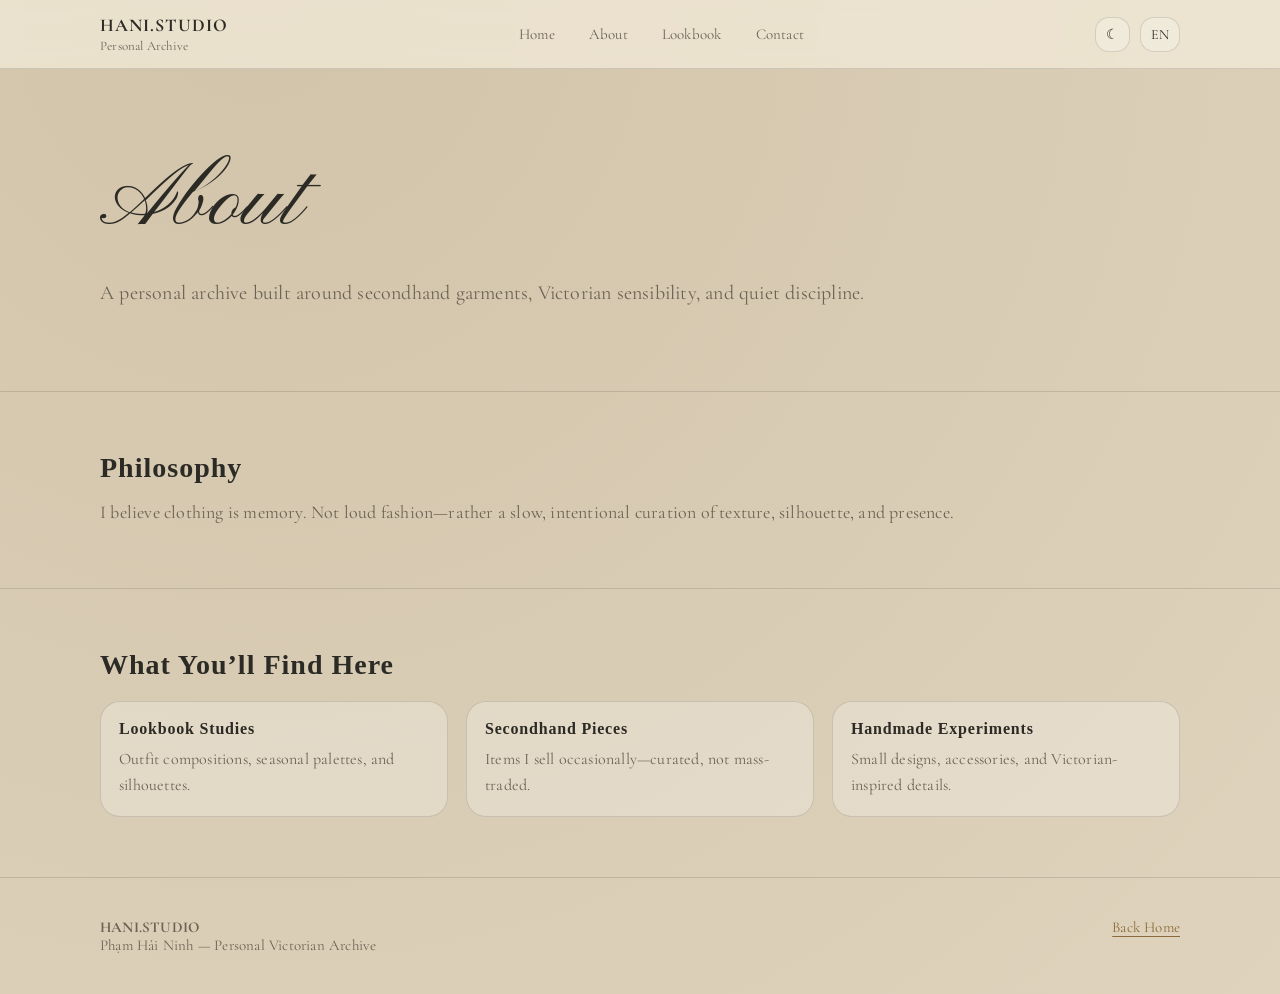
==== about.html @ 0aab6915 "hani studio" ====
<!DOCTYPE html>
<html lang="en">
<head>
  <meta charset="UTF-8" />
  <meta name="viewport" content="width=device-width, initial-scale=1.0"/>
  <title>About — HANI.STUDIO</title>

<link rel="preconnect" href="https://fonts.googleapis.com">
<link rel="preconnect" href="https://fonts.gstatic.com" crossorigin>
<link href="https://fonts.googleapis.com/css2?family=Pinyon+Script&family=Cormorant+Garamond:ital,wght@0,300;0,400;1,300;1,400&display=swap" rel="stylesheet">
  <link rel="stylesheet" href="assets/css/style.css">
</head>

<body>
  <header class="nav">
    <div class="container nav-inner">
      <div class="brand">
        <div class="name">HANI.STUDIO</div>
        <div class="sub" data-en="Personal Archive" data-vi="Kho lưu trữ cá nhân"></div>
      </div>

      <nav class="menu">
        <a href="index.html" data-en="Home" data-vi="Trang chủ"></a>
        <a href="about.html" data-en="About" data-vi="Giới thiệu"></a>
        <a href="lookbook.html" data-en="Lookbook" data-vi="Bộ sưu tập"></a>
        <a href="contact.html" data-en="Contact" data-vi="Liên hệ"></a>
      </nav>

      <div class="controls">
        <button class="btn" id="themeBtn">☾</button>
        <button class="btn" id="langBtn">EN</button>
      </div>
    </div>
  </header>

  <main>
    <section class="hero">
      <div class="container fade">
        <h1 data-en="About" data-vi="Giới thiệu"></h1>
        <p data-en="A personal archive built around secondhand garments, Victorian sensibility, and quiet discipline."
           data-vi="Kho lưu trữ cá nhân xoay quanh đồ secondhand, tinh thần Victorian và một kiểu kỷ luật trầm lặng."></p>
      </div>
    </section>

    <section class="section">
      <div class="container fade">
        <h2 data-en="Philosophy" data-vi="Triết lý"></h2>
        <p data-en="I believe clothing is memory. Not loud fashion—rather a slow, intentional curation of texture, silhouette, and presence."
           data-vi="Tôi tin rằng quần áo là ký ức. Không phải thời trang ồn ào—mà là sự tuyển chọn chậm rãi, có chủ đích về chất liệu, form dáng và khí chất."></p>
      </div>
    </section>

    <section class="section">
      <div class="container fade">
        <h2 data-en="What You’ll Find Here" data-vi="Bạn sẽ thấy gì ở đây"></h2>
        <div class="grid">
          <div class="card fade">
            <h3 data-en="Lookbook Studies" data-vi="Lookbook nghiên cứu"></h3>
            <p data-en="Outfit compositions, seasonal palettes, and silhouettes."
               data-vi="Cách phối outfit, bảng màu theo mùa và form dáng."></p>
          </div>

          <div class="card fade">
            <h3 data-en="Secondhand Pieces" data-vi="Đồ secondhand tuyển chọn"></h3>
            <p data-en="Items I sell occasionally—curated, not mass-traded."
               data-vi="Những món tôi bán theo thời điểm—được chọn lọc, không bán đại trà."></p>
          </div>

          <div class="card fade">
            <h3 data-en="Handmade Experiments" data-vi="Thử nghiệm handmade"></h3>
            <p data-en="Small designs, accessories, and Victorian-inspired details."
               data-vi="Những thiết kế nhỏ, phụ kiện và chi tiết lấy cảm hứng Victorian."></p>
          </div>
        </div>
      </div>
    </section>
  </main>

  <footer class="footer">
    <div class="container footer-grid">
      <div>
        <div><strong>HANI.STUDIO</strong></div>
        <div data-en="Phạm Hải Ninh — Personal Victorian Archive"
             data-vi="Phạm Hải Ninh — Kho lưu trữ Victorian cá nhân"></div>
      </div>
      <div>
        <a href="index.html" data-en="Back Home" data-vi="Về trang chủ"></a>
      </div>
    </div>
  </footer>

  <script src="assets/js/main.js"></script>
</body>
</html>
---- assets/css/style.css ----
:root {
    --bg: #dfd3bd;       /* Màu be trầm, giống giấy thảo cũ */
    --bg2: #d2c4aa;      /* Màu tối hơn một chút cho hiệu ứng nền đổ bóng */
    --text: #2c2a25;     /* Màu mực nâu đen, bớt gắt hơn màu đen thuần */
    --muted: #6b6354;    /* Màu chữ phụ trầm hơn */
    --accent: #8b6b3a;   /* Màu đồng cổ */
    --accent2: #a68b5e;
    --border: rgba(44, 42, 37, 0.15);
    --shadow: 0 12px 30px rgba(0, 0, 0, 0.08);
    --card: rgba(255, 255, 255, 0.25);
}

[data-theme="dark"] {
    --bg: #0f0e0c;
    --bg2: #171512;
    --text: #f0e7d6;
    --muted: #b8ad98;
    --accent: #caa76a;
    --accent2: #8f6e3a;
    --border: rgba(240, 231, 214, 0.16);
    --shadow: 0 12px 30px rgba(0, 0, 0, 0.45);
    --card: rgba(255, 255, 255, 0.05);
}

* {
    box-sizing: border-box;
}

html {
    scroll-behavior: smooth;
}

body {
    margin: 0;
    font-family: "Cormorant Garamond", serif;
    background: radial-gradient(circle at 20% 0%, var(--bg2), var(--bg));
    color: var(--text);
    letter-spacing: 0.2px;
}

a {
    color: inherit;
    text-decoration: none;
}

.container {
    width: min(1080px, 92%);
    margin: 0 auto;
}

.nav {
    position: sticky;
    top: 0;
    z-index: 50;
    backdrop-filter: blur(10px);
    background: rgba(242, 234, 216, 0.75);
    border-bottom: 1px solid var(--border);
}

[data-theme="dark"] .nav {
    background: rgba(15, 14, 12, 0.70);
}

.nav-inner {
    display: flex;
    align-items: center;
    justify-content: space-between;
    padding: 14px 0;
}

.brand {
    display: flex;
    flex-direction: column;
    gap: 2px;
}

.brand .name {
    font-family: "Cormorant Garamond", serif;
    /* Đổi Cinzel thành font này */
    font-weight: 700;
    font-size: 18px;
    letter-spacing: 1px;
    text-transform: uppercase;
}

.brand .sub {
    font-size: 13px;
    color: var(--muted);
}

.menu {
    display: flex;
    gap: 18px;
    align-items: center;
    font-size: 15px;
}

.menu a {
    padding: 6px 8px;
    border-radius: 10px;
    transition: 0.2s;
    color: var(--muted);
}

.menu a:hover {
    color: var(--text);
    background: rgba(0, 0, 0, 0.05);
}

[data-theme="dark"] .menu a:hover {
    background: rgba(255, 255, 255, 0.06);
}

.controls {
    display: flex;
    gap: 10px;
    align-items: center;
}

.btn {
    border: 1px solid var(--border);
    background: var(--card);
    color: var(--text);
    padding: 8px 10px;
    border-radius: 14px;
    cursor: pointer;
    font-family: inherit;
    font-size: 14px;
    transition: 0.2s;
}

.btn:hover {
    transform: translateY(-1px);
    box-shadow: var(--shadow);
}

.hero {
    padding: 80px 0 60px;
}

.hero-grid {
    display: grid;
    grid-template-columns: 1.2fr 0.8fr;
    gap: 40px;
    align-items: center;
}

@media (max-width: 860px) {
    .hero-grid {
        grid-template-columns: 1fr;
    }
}
.hero h1 {
    font-family: 'Pinyon Script', cursive !important;
    font-weight: 400;
    font-size: clamp(60px, 9vw, 90px); /* Tăng size để bù cho nét mảnh */
    line-height: 1.2;
    color: var(--text);
    margin: 0 0 20px;
    text-transform: none;
    letter-spacing: 1px;
}

.hero p {
    font-size: 20px;
    line-height: 1.6;
    color: var(--muted);
    margin: 0 0 22px;
}

.hero .tagline {
    font-style: italic;
    font-size: 18px;
    opacity: 0.95;
}

.hero-card {
    border: 1px solid var(--border);
    border-radius: 22px;
    padding: 18px;
    background: var(--card);
    box-shadow: var(--shadow);
}

.hero-card .frame {
    border: 1px dashed var(--border);
    border-radius: 18px;
    padding: 18px;
    min-height: 240px;
    display: grid;
    place-items: center;
    text-align: center;
    color: var(--muted);
}

.section {
    padding: 60px 0;
    border-top: 1px solid var(--border);
}

.section h2 {
    font-family: "Cinzel", serif;
    letter-spacing: 1px;
    margin: 0 0 14px;
    font-size: 28px;
}

.section p {
    margin: 0;
    font-size: 18px;
    line-height: 1.65;
    color: var(--muted);
}

.grid {
    margin-top: 20px;
    display: grid;
    grid-template-columns: repeat(3, 1fr);
    gap: 18px;
}

@media (max-width: 860px) {
    .grid {
        grid-template-columns: 1fr;
    }
}

.card {
    border: 1px solid var(--border);
    background: var(--card);
    border-radius: 20px;
    padding: 18px;
    transition: 0.2s;
}

.card:hover {
    transform: translateY(-2px);
    box-shadow: var(--shadow);
}

.card h3 {
    margin: 0 0 8px;
    font-family: "Cinzel", serif;
    font-size: 16px;
    letter-spacing: 0.8px;
}

.card p {
    margin: 0;
    font-size: 16px;
}

.footer {
    padding: 40px 0;
    border-top: 1px solid var(--border);
    color: var(--muted);
    font-size: 15px;
}

.footer-grid {
    display: flex;
    justify-content: space-between;
    gap: 20px;
    flex-wrap: wrap;
}

.footer a {
    color: var(--accent);
    text-decoration: underline;
    text-decoration-thickness: 1px;
    text-underline-offset: 4px;
}

.fade {
    opacity: 0;
    transform: translateY(12px);
    transition: 0.8s ease;
}

.fade.show {
    opacity: 1;
    transform: translateY(0);
}
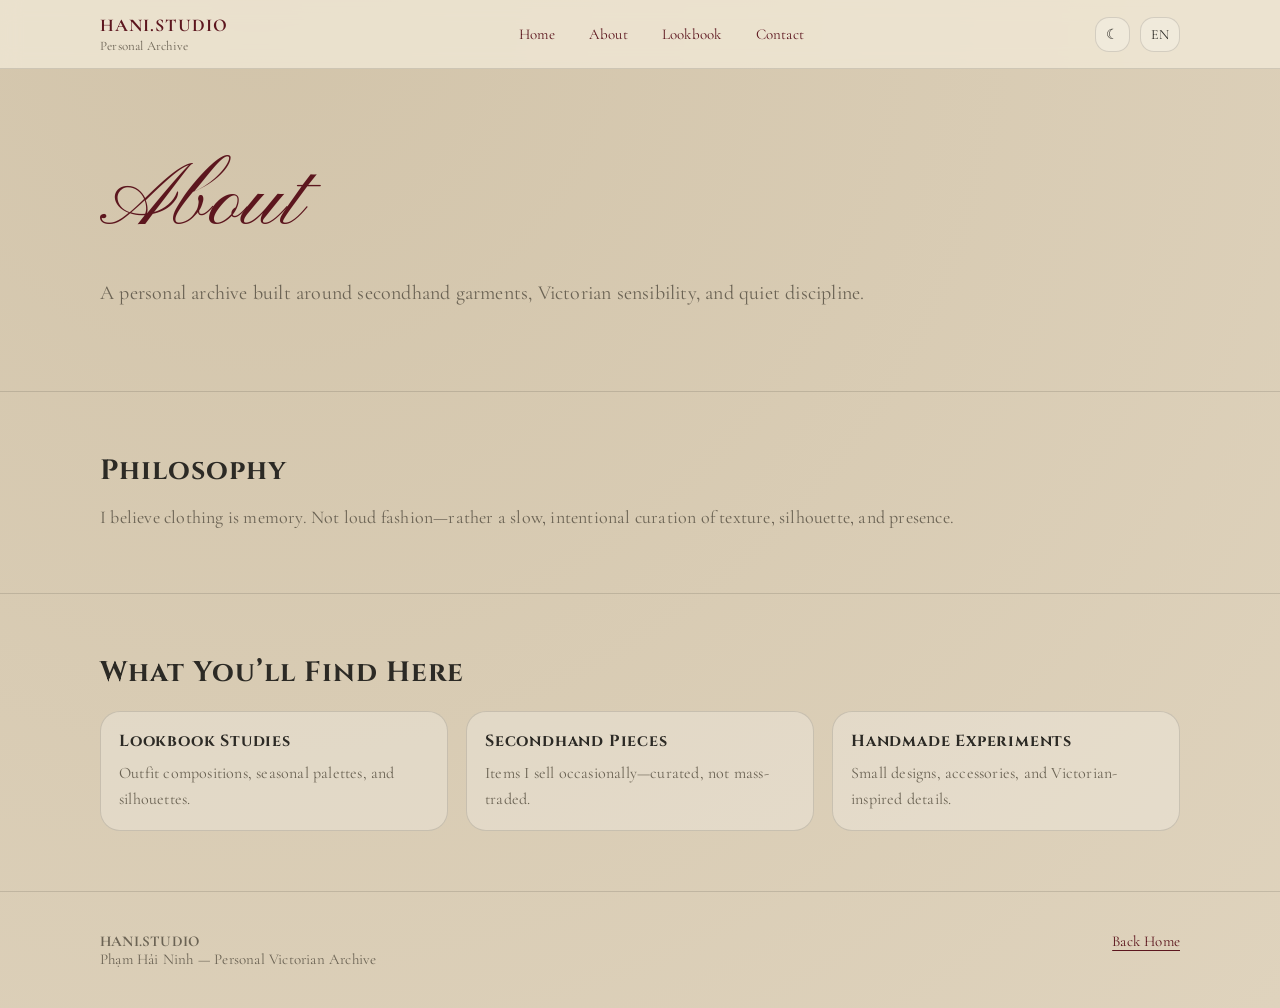
==== commit d7144613: "Cập nhật font chữ và đổi màu đỏ rượu vang" ====
--- a/about.html
+++ b/about.html
@@ -7,7 +7,7 @@
 
 <link rel="preconnect" href="https://fonts.googleapis.com">
 <link rel="preconnect" href="https://fonts.gstatic.com" crossorigin>
-<link href="https://fonts.googleapis.com/css2?family=Pinyon+Script&family=Cormorant+Garamond:ital,wght@0,300;0,400;1,300;1,400&display=swap" rel="stylesheet">
+<link href="https://fonts.googleapis.com/css2?family=Cinzel:wght@400;600&family=Cormorant+Garamond:ital,wght@0,300;0,400;1,300;1,400&family=Pinyon+Script&display=swap" rel="stylesheet">
   <link rel="stylesheet" href="assets/css/style.css">
 </head>
 
--- a/assets/css/style.css
+++ b/assets/css/style.css
@@ -3,7 +3,7 @@
     --bg2: #d2c4aa;      /* Màu tối hơn một chút cho hiệu ứng nền đổ bóng */
     --text: #2c2a25;     /* Màu mực nâu đen, bớt gắt hơn màu đen thuần */
     --muted: #6b6354;    /* Màu chữ phụ trầm hơn */
-    --accent: #8b6b3a;   /* Màu đồng cổ */
+    --accent: #5C161E;   /* Màu đồng cổ */
     --accent2: #a68b5e;
     --border: rgba(44, 42, 37, 0.15);
     --shadow: 0 12px 30px rgba(0, 0, 0, 0.08);
@@ -15,7 +15,7 @@
     --bg2: #171512;
     --text: #f0e7d6;
     --muted: #b8ad98;
-    --accent: #caa76a;
+    --accent: #8B0000;
     --accent2: #8f6e3a;
     --border: rgba(240, 231, 214, 0.16);
     --shadow: 0 12px 30px rgba(0, 0, 0, 0.45);
@@ -81,6 +81,7 @@
     font-size: 18px;
     letter-spacing: 1px;
     text-transform: uppercase;
+    color: var(--accent); /* Thêm dòng này để đổi sang màu đỏ rượu */
 }
 
 .brand .sub {
@@ -100,6 +101,7 @@
     border-radius: 10px;
     transition: 0.2s;
     color: var(--muted);
+    color: var(--accent); /* Đổi từ var(--muted) sang đỏ rượu */
 }
 
 .menu a:hover {
@@ -155,7 +157,7 @@
     font-weight: 400;
     font-size: clamp(60px, 9vw, 90px); /* Tăng size để bù cho nét mảnh */
     line-height: 1.2;
-    color: var(--text);
+    color: var(--accent);
     margin: 0 0 20px;
     text-transform: none;
     letter-spacing: 1px;
@@ -183,8 +185,8 @@
 }
 
 .hero-card .frame {
-    border: 1px dashed var(--border);
-    border-radius: 18px;
+    border: 3px double var(--border); /* Đổi từ dashed sang double */
+    border-radius: 2px; /* Góc nhọn hoặc bo rất nhẹ sẽ ra chất Gothic hơn là bo tròn 18px */
     padding: 18px;
     min-height: 240px;
     display: grid;
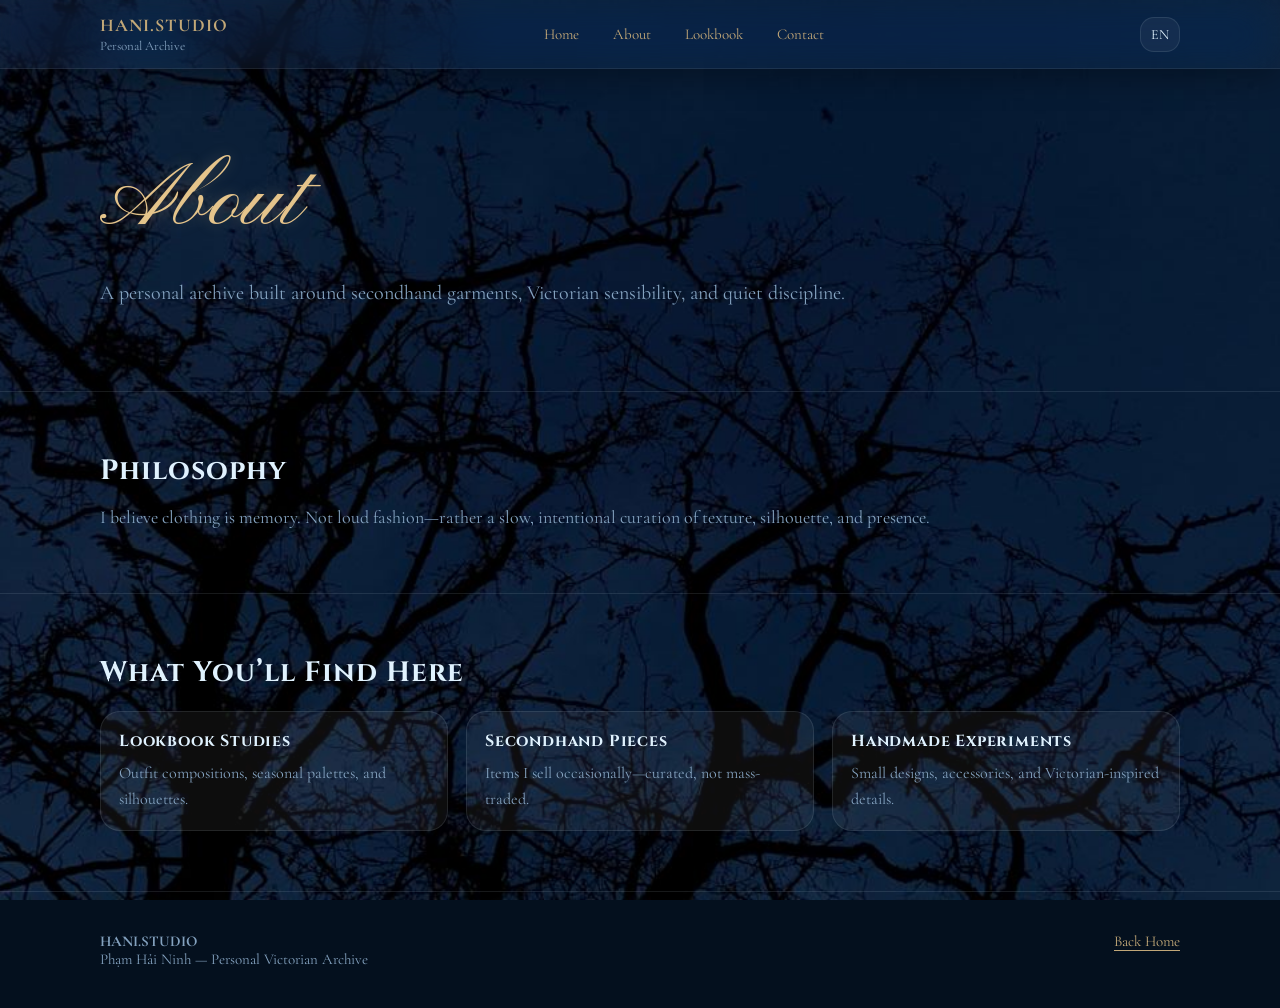
==== commit b2f8ae9e: "Giao diện Tối vĩnh viễn, thêm hiệu ứng Kính Apple và làm mỏng chữ phát sáng" ====
--- a/about.html
+++ b/about.html
@@ -27,7 +27,6 @@
       </nav>
 
       <div class="controls">
-        <button class="btn" id="themeBtn">☾</button>
         <button class="btn" id="langBtn">EN</button>
       </div>
     </div>
--- a/assets/css/style.css
+++ b/assets/css/style.css
@@ -1,24 +1,13 @@
 :root {
-    --bg: #dfd3bd;       /* Màu be trầm, giống giấy thảo cũ */
-    --bg2: #d2c4aa;      /* Màu tối hơn một chút cho hiệu ứng nền đổ bóng */
-    --text: #2c2a25;     /* Màu mực nâu đen, bớt gắt hơn màu đen thuần */
-    --muted: #6b6354;    /* Màu chữ phụ trầm hơn */
-    --accent: #5C161E;   /* Màu đồng cổ */
-    --accent2: #a68b5e;
-    --border: rgba(44, 42, 37, 0.15);
-    --shadow: 0 12px 30px rgba(0, 0, 0, 0.08);
-    --card: rgba(255, 255, 255, 0.25);
-}
-
-[data-theme="dark"] {
-    --bg: #0f0e0c;
-    --bg2: #171512;
-    --text: #f0e7d6;
-    --muted: #b8ad98;
-    --accent: #8B0000;
-    --accent2: #8f6e3a;
-    --border: rgba(240, 231, 214, 0.16);
-    --shadow: 0 12px 30px rgba(0, 0, 0, 0.45);
+    --bg: #04101e;
+    /* Xanh thẫm rất tối */
+    --bg2: #081a2e;
+    --text: #e0f2fe;
+    /* Màu chữ trắng xanh nhạt */
+    --muted: #84a2bf;
+    --accent: #c2a878;
+    --border: rgba(224, 242, 254, 0.1);
+    --shadow: 0 12px 40px rgba(0, 0, 0, 0.6);
     --card: rgba(255, 255, 255, 0.05);
 }
 
@@ -33,9 +22,14 @@
 body {
     margin: 0;
     font-family: "Cormorant Garamond", serif;
-    background: radial-gradient(circle at 20% 0%, var(--bg2), var(--bg));
+    background-color: var(--bg);
+    /* Nền tối dự phòng phòng khi mạng lag chưa tải được ảnh */
+    background-image: url('../img/wallpic.png');
+    /* ĐƯỜNG DẪN CHUẨN LÀ ĐÂY */
+    background-size: cover;
+    background-position: center;
+    background-attachment: fixed;
     color: var(--text);
-    letter-spacing: 0.2px;
 }
 
 a {
@@ -52,9 +46,18 @@
     position: sticky;
     top: 0;
     z-index: 50;
-    backdrop-filter: blur(10px);
-    background: rgba(242, 234, 216, 0.75);
-    border-bottom: 1px solid var(--border);
+
+    /* --- HIỆU ỨNG APPLE LIQUID GLASS --- */
+    background: rgba(255, 255, 255, 0.03);
+    /* Lớp kính trong suốt gần như vô hình */
+    backdrop-filter: blur(24px) saturate(150%);
+    /* Làm nhòe và rực rỡ hình ảnh/chữ chạy phía sau */
+    -webkit-backdrop-filter: blur(24px) saturate(150%);
+    /* Hỗ trợ riêng cho Safari/iOS */
+    border-bottom: 1px solid rgba(255, 255, 255, 0.08);
+    /* Cạnh viền kính phản chiếu ánh sáng cực mỏng */
+    box-shadow: 0 8px 32px 0 rgba(0, 0, 0, 0.3);
+    /* Bóng đổ hắt xuống tạo cảm giác tấm kính nổi lên */
 }
 
 [data-theme="dark"] .nav {
@@ -81,7 +84,8 @@
     font-size: 18px;
     letter-spacing: 1px;
     text-transform: uppercase;
-    color: var(--accent); /* Thêm dòng này để đổi sang màu đỏ rượu */
+    color: var(--accent);
+    /* Thêm dòng này để đổi sang màu đỏ rượu */
 }
 
 .brand .sub {
@@ -101,7 +105,8 @@
     border-radius: 10px;
     transition: 0.2s;
     color: var(--muted);
-    color: var(--accent); /* Đổi từ var(--muted) sang đỏ rượu */
+    color: var(--accent);
+    /* Đổi từ var(--muted) sang đỏ rượu */
 }
 
 .menu a:hover {
@@ -152,15 +157,24 @@
         grid-template-columns: 1fr;
     }
 }
+
 .hero h1 {
+    /* GIỮ NGUYÊN SETTING CŨ ĐỂ CHỮ THANH MẢNH */
     font-family: 'Pinyon Script', cursive !important;
-    font-weight: 400;
-    font-size: clamp(60px, 9vw, 90px); /* Tăng size để bù cho nét mảnh */
+    font-weight: 400; /* Trả lại độ mảnh ban đầu */
+    font-size: clamp(60px, 9vw, 90px);
     line-height: 1.2;
-    color: var(--accent);
+    
+    /* MÀU VÀNG CHAMPAGNE SÁNG (hoặc cậu dùng #c2a878) */
+    color: #E5C48B; 
+    
     margin: 0 0 20px;
     text-transform: none;
     letter-spacing: 1px;
+    
+    /* FIX LỖI CHỮ BÉO: Chỉ dùng 1 quầng sáng mờ tịt ở xa, KHÔNG dùng lõi sáng */
+    text-shadow: 
+        0 0 15px rgba(229, 196, 139, 0.3); 
 }
 
 .hero p {
@@ -185,8 +199,10 @@
 }
 
 .hero-card .frame {
-    border: 3px double var(--border); /* Đổi từ dashed sang double */
-    border-radius: 2px; /* Góc nhọn hoặc bo rất nhẹ sẽ ra chất Gothic hơn là bo tròn 18px */
+    border: 3px double var(--border);
+    /* Đổi từ dashed sang double */
+    border-radius: 2px;
+    /* Góc nhọn hoặc bo rất nhẹ sẽ ra chất Gothic hơn là bo tròn 18px */
     padding: 18px;
     min-height: 240px;
     display: grid;
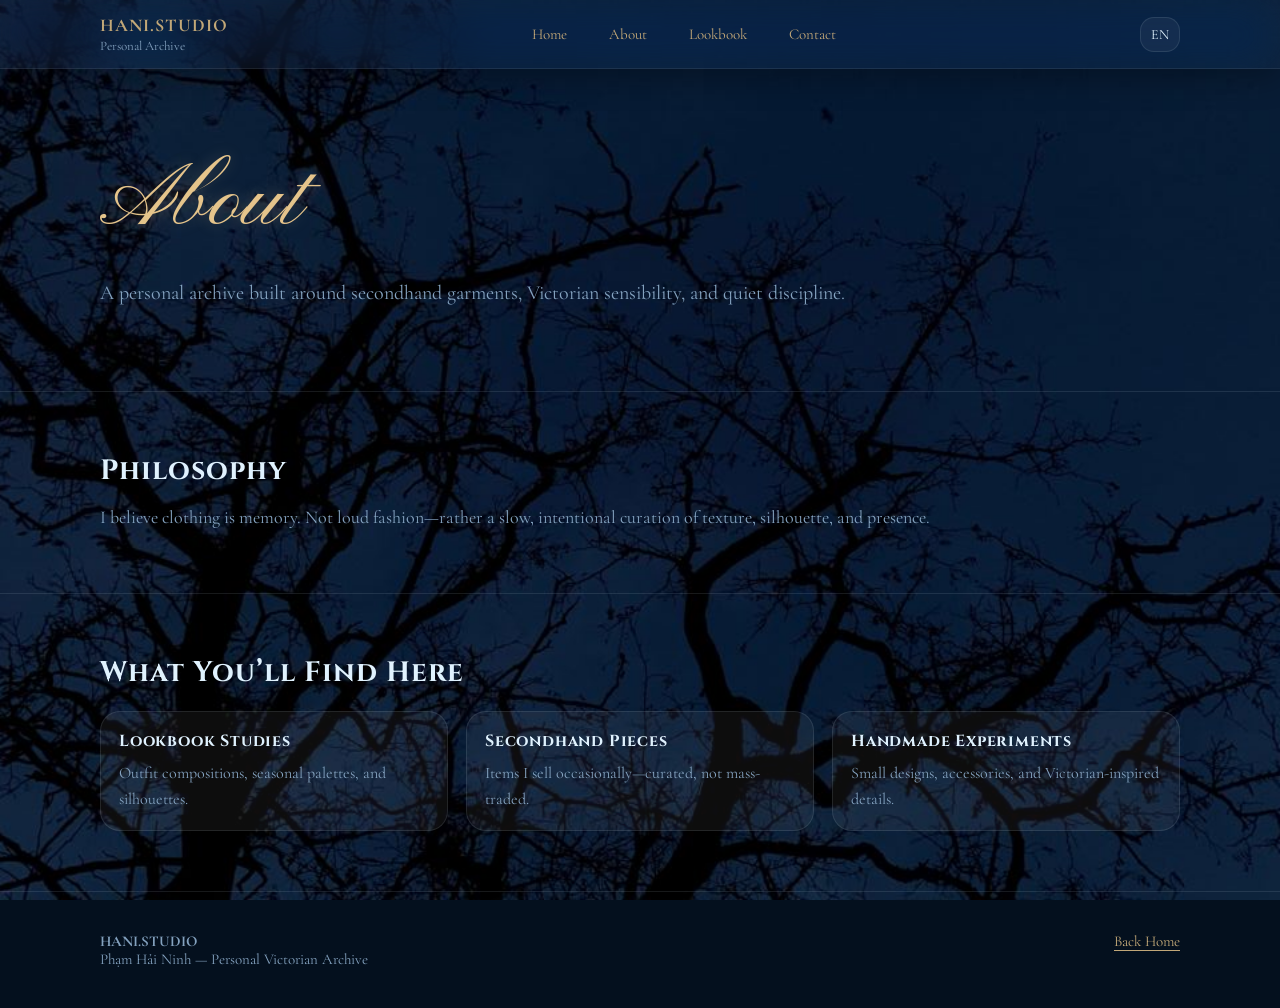
==== commit b663c508: "Cập nhật falvicon ver1" ====
--- a/about.html
+++ b/about.html
@@ -4,7 +4,7 @@
   <meta charset="UTF-8" />
   <meta name="viewport" content="width=device-width, initial-scale=1.0"/>
   <title>About — HANI.STUDIO</title>
-
+<link rel="icon" type="image/png" href="assets/img/favicon.png">
 <link rel="preconnect" href="https://fonts.googleapis.com">
 <link rel="preconnect" href="https://fonts.gstatic.com" crossorigin>
 <link href="https://fonts.googleapis.com/css2?family=Cinzel:wght@400;600&family=Cormorant+Garamond:ital,wght@0,300;0,400;1,300;1,400&family=Pinyon+Script&display=swap" rel="stylesheet">
--- a/assets/css/style.css
+++ b/assets/css/style.css
@@ -101,7 +101,7 @@
 }
 
 .menu a {
-    padding: 6px 8px;
+    padding: 10px 12px;
     border-radius: 10px;
     transition: 0.2s;
     color: var(--muted);
@@ -298,4 +298,32 @@
 .fade.show {
     opacity: 1;
     transform: translateY(0);
+}
+
+/* --- TỐI ƯU CHO ĐIỆN THOẠI (Mobile UI) --- */
+@media (max-width: 768px) {
+    .nav-inner {
+        flex-wrap: wrap; /* Cho phép các khối rớt dòng */
+        justify-content: center; 
+        gap: 15px;
+        position: relative;
+    }
+    
+    .brand {
+        flex: 1 1 100%; /* Ép Logo chiếm trọn hàng đầu tiên */
+        text-align: center;
+    }
+    
+    .menu {
+        justify-content: center;
+        flex-wrap: wrap; /* Chữ menu dài quá sẽ tự rớt dòng */
+        gap: 12px;
+        font-size: 14px;
+    }
+    
+    .controls {
+        position: absolute; /* Neo nút EN/VI ở góc trên cùng bên phải */
+        top: 15px;
+        right: 0;
+    }
 }
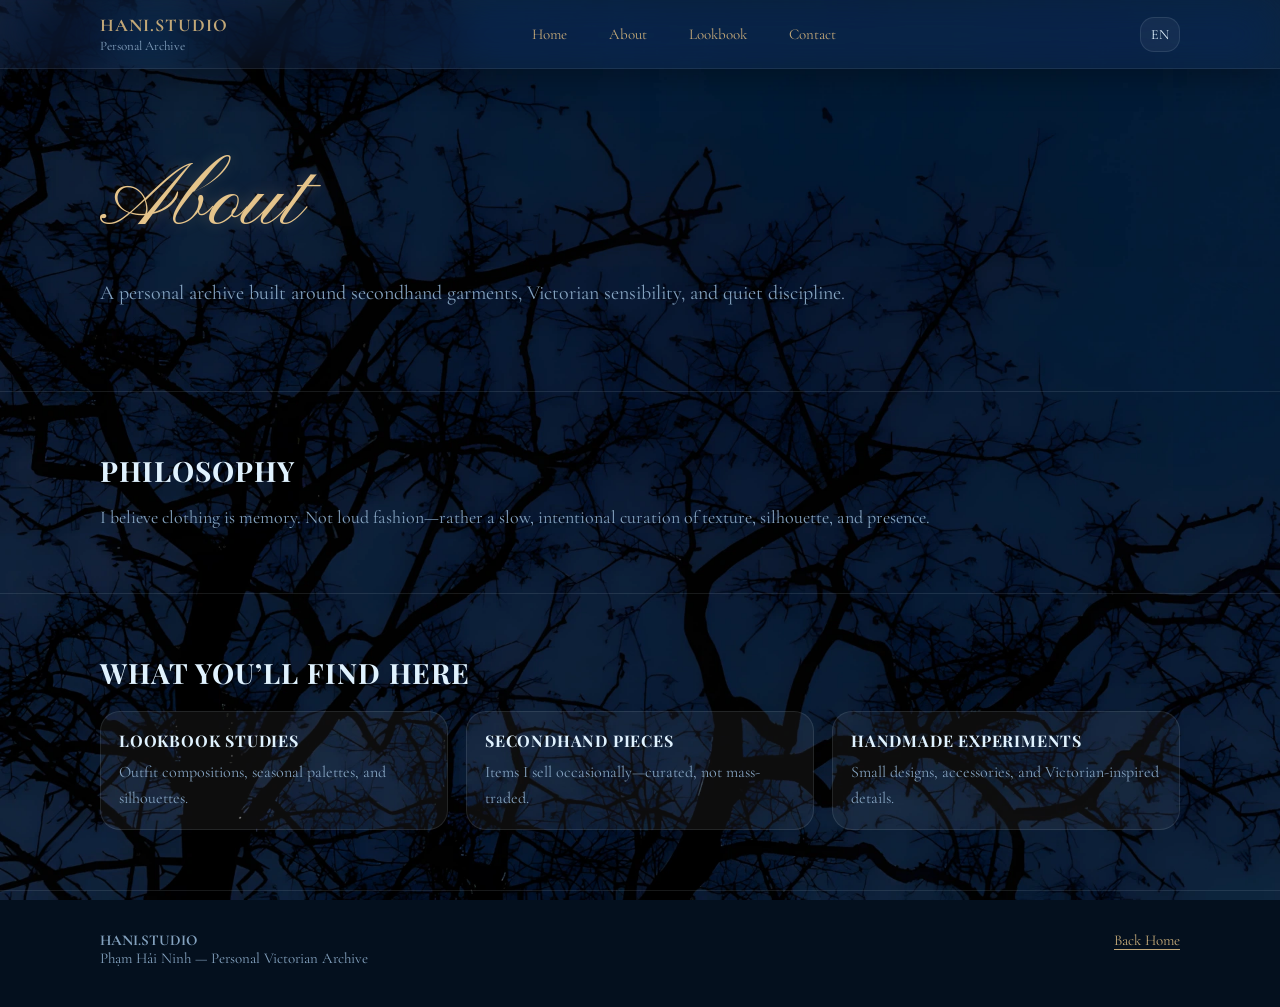
==== commit 59bd4095: "tối ưu hóa và sử lỗi font tiếng việt" ====
--- a/about.html
+++ b/about.html
@@ -7,7 +7,7 @@
 <link rel="icon" type="image/png" href="assets/img/favicon.png">
 <link rel="preconnect" href="https://fonts.googleapis.com">
 <link rel="preconnect" href="https://fonts.gstatic.com" crossorigin>
-<link href="https://fonts.googleapis.com/css2?family=Cinzel:wght@400;600&family=Cormorant+Garamond:ital,wght@0,300;0,400;1,300;1,400&family=Pinyon+Script&display=swap" rel="stylesheet">
+<link href="https://fonts.googleapis.com/css2?family=Cormorant+Garamond:ital,wght@0,300;0,400;1,300;1,400&family=Pinyon+Script&family=Playfair+Display:wght@400;600&display=swap" rel="stylesheet">
   <link rel="stylesheet" href="assets/css/style.css">
 </head>
 
--- a/assets/css/style.css
+++ b/assets/css/style.css
@@ -24,7 +24,7 @@
     font-family: "Cormorant Garamond", serif;
     background-color: var(--bg);
     /* Nền tối dự phòng phòng khi mạng lag chưa tải được ảnh */
-    background-image: url('../img/wallpic.png');
+    background-image: url('../img/wallpic.webp');
     /* ĐƯỜNG DẪN CHUẨN LÀ ĐÂY */
     background-size: cover;
     background-position: center;
@@ -59,11 +59,6 @@
     box-shadow: 0 8px 32px 0 rgba(0, 0, 0, 0.3);
     /* Bóng đổ hắt xuống tạo cảm giác tấm kính nổi lên */
 }
-
-[data-theme="dark"] .nav {
-    background: rgba(15, 14, 12, 0.70);
-}
-
 .nav-inner {
     display: flex;
     align-items: center;
@@ -79,7 +74,6 @@
 
 .brand .name {
     font-family: "Cormorant Garamond", serif;
-    /* Đổi Cinzel thành font này */
     font-weight: 700;
     font-size: 18px;
     letter-spacing: 1px;
@@ -112,10 +106,6 @@
 .menu a:hover {
     color: var(--text);
     background: rgba(0, 0, 0, 0.05);
-}
-
-[data-theme="dark"] .menu a:hover {
-    background: rgba(255, 255, 255, 0.06);
 }
 
 .controls {
@@ -217,10 +207,11 @@
 }
 
 .section h2 {
-    font-family: "Cinzel", serif;
+    font-family: "Playfair Display", serif; /* Đổi thành Playfair Display */
     letter-spacing: 1px;
     margin: 0 0 14px;
     font-size: 28px;
+    text-transform: uppercase; /* Thêm dòng này để ép chữ in hoa */
 }
 
 .section p {
@@ -258,9 +249,10 @@
 
 .card h3 {
     margin: 0 0 8px;
-    font-family: "Cinzel", serif;
+    font-family: "Playfair Display", serif; /* Đổi thành Playfair Display */
     font-size: 16px;
     letter-spacing: 0.8px;
+    text-transform: uppercase; /* Thêm dòng này để ép chữ in hoa */
 }
 
 .card p {
